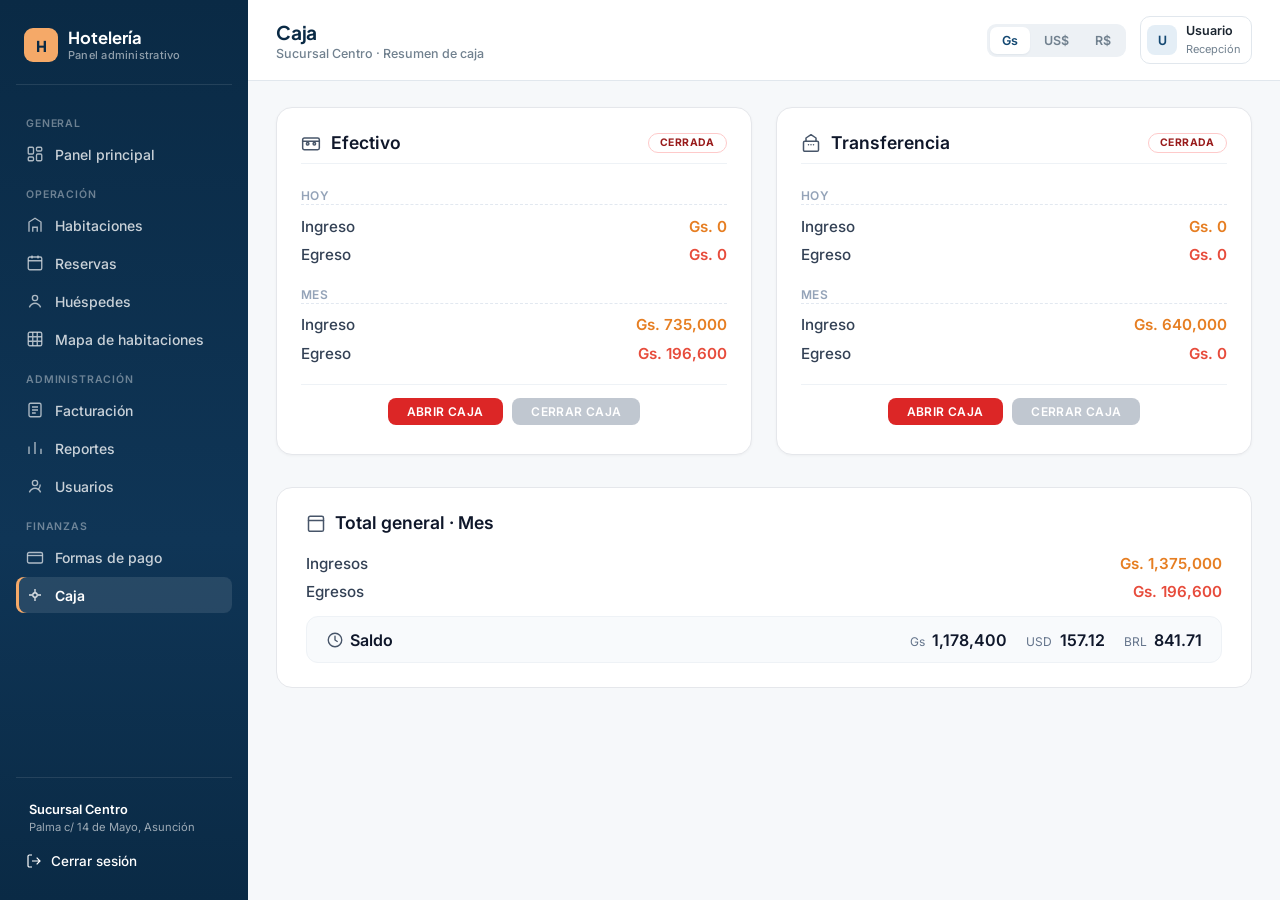
==== caja.html @ 46374958 "ffyhh" ====
<!DOCTYPE html>
<html lang="es">
<head>
  <meta charset="UTF-8">
  <meta name="viewport" content="width=device-width, initial-scale=1.0">
  <title>Hotelería — Caja</title>
  <link rel="stylesheet" href="assets/styles.css">
  <style>
    .caja-layout {
      display: flex;
      gap: 1.5rem;
      flex-wrap: wrap;
      margin-bottom: 2rem;
    }
    .caja-card {
      flex: 1 1 280px;
      background: #fff;
      border-radius: 16px;
      padding: 1.5rem 1.5rem 1.8rem;
      border: 1px solid #e5e7eb;
      box-shadow: 0 1px 3px rgba(0,0,0,0.04);
      transition: box-shadow 0.2s;
    }
    .caja-card:hover {
      box-shadow: 0 4px 12px rgba(0,0,0,0.04);
    }
    .caja-card .card-title {
      display: flex;
      align-items: center;
      justify-content: space-between;
      font-size: 1.1rem;
      font-weight: 600;
      color: #0f172a;
      margin-bottom: 1.2rem;
      padding-bottom: 0.6rem;
      border-bottom: 1px solid #eef2f6;
    }
    .caja-card .card-title .left {
      display: flex;
      align-items: center;
      gap: 0.6rem;
    }
    .caja-card .card-title .left svg {
      width: 20px;
      height: 20px;
      stroke: #475569;
      stroke-width: 1.8;
      fill: none;
      flex-shrink: 0;
    }

    /* ===== ESTADOS SIN FONDO, SOLO TEXTO Y BORDE ===== */
    .caja-card .estado {
      font-size: 0.65rem;
      font-weight: 700;
      text-transform: uppercase;
      letter-spacing: 0.04em;
      padding: 0.15rem 0.7rem;
      border-radius: 20px;
      border: 1px solid transparent;
    }
    .caja-card .estado.cerrada {
      color: #991b1b;
      border-color: #fecaca;
      background: transparent;
    }
    .caja-card .estado.abierta {
      color: #166534;
      border-color: #bbf7d0;
      background: transparent;
    }

    .period-label {
      display: flex;
      justify-content: space-between;
      font-size: 0.75rem;
      font-weight: 600;
      text-transform: uppercase;
      color: #94a3b8;
      letter-spacing: 0.04em;
      padding: 0.3rem 0 0.1rem;
      border-bottom: 1px dashed #e2e8f0;
      margin-bottom: 0.4rem;
    }
    .period-label + .period-label {
      margin-top: 0.8rem;
    }
    .row-item {
      display: flex;
      justify-content: space-between;
      padding: 0.3rem 0;
      font-size: 0.95rem;
    }
    .row-item .label {
      color: #334155;
      font-weight: 500;
    }
    .row-item .value {
      font-weight: 600;
    }
    .row-item .value.ingreso {
      color: #E67E22;
    }
    .row-item .value.egreso {
      color: #E74C3C;
    }

    /* ===== BOTONES MÁS COMPACTOS ===== */
    .caja-actions {
      display: flex;
      gap: 0.6rem;
      margin-top: 1rem;
      padding-top: 0.8rem;
      border-top: 1px solid #eef2f6;
      justify-content: center;
    }
    .caja-actions button {
      padding: 0.4rem 1.2rem;
      border-radius: 8px;
      border: none;
      font-weight: 600;
      font-size: 0.75rem;
      cursor: pointer;
      transition: background 0.15s;
      text-transform: uppercase;
      letter-spacing: 0.03em;
      min-width: 100px;
      flex: 0 1 auto;
    }
    .btn-abrir {
      background: #dc2626;
      color: #fff;
    }
    .btn-abrir:hover:not(:disabled) {
      background: #b91c1c;
    }
    .btn-abrir:disabled {
      opacity: 0.4;
      cursor: not-allowed;
    }
    .btn-cerrar {
      background: #64748b;
      color: #fff;
    }
    .btn-cerrar:hover:not(:disabled) {
      background: #475569;
    }
    .btn-cerrar:disabled {
      opacity: 0.4;
      cursor: not-allowed;
    }

    .total-box {
      background: #fff;
      border-radius: 16px;
      padding: 1.5rem 1.8rem;
      border: 1px solid #e5e7eb;
      margin-top: 0.5rem;
    }
    .total-box .total-title {
      font-size: 1.1rem;
      font-weight: 600;
      color: #0f172a;
      display: flex;
      align-items: center;
      gap: 0.6rem;
      margin-bottom: 1rem;
    }
    .total-box .total-title svg {
      width: 20px;
      height: 20px;
      stroke: #475569;
      stroke-width: 1.8;
      fill: none;
    }
    .total-row {
      display: flex;
      justify-content: space-between;
      padding: 0.3rem 0;
      font-size: 0.95rem;
    }
    .total-row .label {
      color: #334155;
      font-weight: 500;
    }
    .total-row .value {
      font-weight: 600;
    }
    .total-row .value.ingreso {
      color: #E67E22;
    }
    .total-row .value.egreso {
      color: #E74C3C;
    }

    .saldo-multimoneda {
      display: flex;
      justify-content: space-between;
      align-items: center;
      background: #f8fafc;
      padding: 0.8rem 1.2rem;
      border-radius: 12px;
      margin-top: 0.6rem;
      border: 1px solid #eef2f6;
      flex-wrap: wrap;
      gap: 0.5rem;
    }
    .saldo-multimoneda .saldo-label {
      font-weight: 600;
      color: #0f172a;
      display: flex;
      align-items: center;
      gap: 0.4rem;
    }
    .saldo-multimoneda .saldo-label svg {
      width: 18px;
      height: 18px;
      stroke: #475569;
      stroke-width: 1.8;
      fill: none;
    }
    .saldo-multimoneda .monedas {
      display: flex;
      gap: 1.2rem;
      flex-wrap: wrap;
    }
    .saldo-multimoneda .monedas span {
      font-weight: 600;
      color: #0f172a;
    }
    .saldo-multimoneda .monedas .moneda {
      font-weight: 400;
      color: #64748b;
      font-size: 0.75rem;
      margin-right: 0.2rem;
    }

    @media (max-width: 640px) {
      .caja-card {
        flex: 1 1 100%;
      }
      .saldo-multimoneda {
        flex-direction: column;
        align-items: stretch;
        gap: 0.4rem;
      }
      .saldo-multimoneda .monedas {
        justify-content: space-between;
      }
      .caja-actions button {
        min-width: 80px;
        padding: 0.3rem 0.8rem;
        font-size: 0.7rem;
      }
    }

    /* ===== SIDEBAR CON SCROLL ===== */
    .sidebar {
      overflow-y: auto;
      max-height: 100vh;
      scrollbar-width: thin;
    }
    .sidebar::-webkit-scrollbar {
      width: 4px;
    }
    .sidebar::-webkit-scrollbar-thumb {
      background: #cbd5e1;
      border-radius: 4px;
    }
    .sidebar::-webkit-scrollbar-track {
      background: transparent;
    }

    /* ===== SUCURSAL EN SIDEBAR (dinámico) ===== */
    .sidebar-footer {
      background: transparent;
    }
    .sucursal-info {
      padding: 0.5rem 0.8rem;
      font-size: 0.8rem;
      color: #ffffff;
      line-height: 1.5;
    }
    .sucursal-info .nombre {
      font-weight: 600;
      color: #ffffff;
      display: block;
    }
    .sucursal-info .direccion {
      font-size: 0.7rem;
      color: rgba(255, 255, 255, 0.6);
      display: block;
    }
    .logout-link {
      color: #ffffff !important;
    }
    .logout-link:hover {
      color: rgba(255, 255, 255, 0.7) !important;
    }

    /* ===== MODAL DE CIERRE DE SESIÓN ===== */
    .modal-confirm {
      max-width: 400px;
      width: 90%;
    }
    .modal-confirm .modal-body p {
      font-size: 1rem;
      color: #1e293b;
      margin: 0.5rem 0 1.2rem;
      line-height: 1.6;
    }
    .modal-confirm .modal-foot {
      display: flex;
      gap: 0.8rem;
      justify-content: center;
      padding-top: 0.5rem;
    }
    .modal-confirm .btn-cancel {
      background: #e2e8f0;
      color: #1e293b;
      border: none;
      padding: 0.5rem 1.5rem;
      border-radius: 8px;
      font-weight: 600;
      font-size: 0.9rem;
      cursor: pointer;
      transition: background 0.2s;
      min-width: 100px;
    }
    .modal-confirm .btn-cancel:hover {
      background: #cbd5e1;
    }
    .modal-confirm .btn-danger {
      background: #dc2626;
      color: #fff;
      border: none;
      padding: 0.5rem 1.5rem;
      border-radius: 8px;
      font-weight: 600;
      font-size: 0.9rem;
      cursor: pointer;
      transition: background 0.2s;
      min-width: 100px;
    }
    .modal-confirm .btn-danger:hover {
      background: #b91c1c;
    }
  </style>
</head>
<body>
<div class="mobile-topbar">
  <div class="brandmark"><div class="mark">H</div><span class="brandname">Hotelería</span></div>
  <button class="hamburger-btn" onclick="toggleSidebar()" aria-label="Abrir menú">
    <svg viewBox="0 0 24 24" fill="none" stroke="currentColor" stroke-width="2"><path d="M4 6h16M4 12h16M4 18h16"/></svg>
  </button>
</div>
<div class="sidebar-overlay" onclick="closeSidebar()"></div>
<div class="app-shell">

  <!-- ===== SIDEBAR ACTUALIZADA ===== -->
  <aside class="sidebar">
    <div class="sidebar-brand">
      <div class="mark">H</div>
      <div class="name">Hotelería<span>Panel administrativo</span></div>
    </div>

    <div class="nav-group-label">General</div>
    <a class="nav-link" href="dashboard.html">
      <svg viewBox="0 0 24 24" fill="none" stroke="currentColor" stroke-width="1.8"><rect x="3" y="3" width="7" height="9" rx="1.5"/><rect x="14" y="3" width="7" height="5" rx="1.5"/><rect x="14" y="12" width="7" height="9" rx="1.5"/><rect x="3" y="16" width="7" height="5" rx="1.5"/></svg>
      Panel principal
    </a>

    <div class="nav-group-label">Operación</div>
    <a class="nav-link" href="habitaciones.html">
      <svg viewBox="0 0 24 24" fill="none" stroke="currentColor" stroke-width="1.8"><path d="M4 21V8l8-5 8 5v13"/><path d="M9 21v-6h6v6"/></svg>
      Habitaciones
    </a>
    <a class="nav-link" href="reservas.html">
      <svg viewBox="0 0 24 24" fill="none" stroke="currentColor" stroke-width="1.8"><rect x="3" y="4" width="18" height="17" rx="2"/><path d="M3 9h18M8 2v4M16 2v4"/></svg>
      Reservas
    </a>
    <a class="nav-link" href="huespedes.html">
      <svg viewBox="0 0 24 24" fill="none" stroke="currentColor" stroke-width="1.8"><circle cx="12" cy="8" r="3.5"/><path d="M4.5 20.5c1.6-3.6 4.4-5.5 7.5-5.5s5.9 1.9 7.5 5.5"/></svg>
      Huéspedes
    </a>
    <!-- ===== NUEVO ENLACE AL MAPA DE HABITACIONES ===== -->
    <a class="nav-link" href="mapa.html">
      <svg viewBox="0 0 24 24" fill="none" stroke="currentColor" stroke-width="1.8"><rect x="3" y="3" width="18" height="18" rx="2"/><path d="M3 9h18M3 15h18M9 3v18M15 3v18"/></svg>
      Mapa de habitaciones
    </a>

    <div class="nav-group-label">Administración</div>
    <a class="nav-link" href="facturacion.html">
      <svg viewBox="0 0 24 24" fill="none" stroke="currentColor" stroke-width="1.8"><rect x="4" y="3" width="16" height="18" rx="2"/><path d="M8 8h8M8 12h8M8 16h5"/></svg>
      Facturación
    </a>
    <a class="nav-link" href="reportes.html">
      <svg viewBox="0 0 24 24" fill="none" stroke="currentColor" stroke-width="1.8"><path d="M4 20V10M12 20V4M20 20v-7"/></svg>
      Reportes
    </a>
    <a class="nav-link" href="usuarios.html">
      <svg viewBox="0 0 24 24" fill="none" stroke="currentColor" stroke-width="1.8"><circle cx="12" cy="8" r="3.5"/><path d="M4.5 20.5c1.6-3.6 4.4-5.5 7.5-5.5s5.9 1.9 7.5 5.5"/><path d="M16.5 16.5c1.6-1.6 2.5-3.8 2.5-6.5"/></svg>
      Usuarios
    </a>

    <div class="nav-group-label">Finanzas</div>
    <a class="nav-link" href="formas.html">
      <svg viewBox="0 0 24 24" fill="none" stroke="currentColor" stroke-width="1.8">
        <rect x="2" y="6" width="20" height="14" rx="2"/><path d="M2 10h20"/>
      </svg>
      Formas de pago
    </a>
    <a class="nav-link active" href="caja.html">
      <svg viewBox="0 0 24 24" fill="none" stroke="currentColor" stroke-width="1.8">
        <circle cx="12" cy="12" r="3"/><path d="M20 12h-4M8 12H4"/><path d="M12 8V4M12 20v-4"/>
      </svg>
      Caja
    </a>

    <div class="sidebar-footer">
      <div class="sucursal-info" id="sucursalSidebar">
        <span class="nombre" id="sucursalNombre">Sucursal Centro</span>
        <span class="direccion" id="sucursalDireccion">Palma c/ 14 de Mayo, Asunción</span>
      </div>
      <a class="logout-link" href="#" onclick="abrirModalCierre(); return false;">
        <svg viewBox="0 0 24 24" fill="none" stroke="currentColor" stroke-width="1.8"><path d="M9 21H5a2 2 0 01-2-2V5a2 2 0 012-2h4M16 17l5-5-5-5M21 12H9"/></svg>
        Cerrar sesión
      </a>
    </div>
  </aside>

  <!-- ===== MAIN ===== -->
  <div class="main">
    <div class="topbar">
      <div>
        <h1>Caja</h1>
        <div class="subtitle" id="subCaja"></div>
      </div>
      <div class="topbar-right">
        <div class="currency-toggle">
          <button data-currency="PYG">Gs</button>
          <button data-currency="USD">US$</button>
          <button data-currency="BRL">R$</button>
        </div>
        <div class="user-chip">
          <div class="avatar" data-user-avatar></div>
          <div class="info"><b data-user-name></b><small data-user-role></small></div>
        </div>
      </div>
    </div>

    <div class="content">
      <div class="caja-layout" id="cajaCards">
        <!-- se llena con JS -->
      </div>
      <div class="total-box" id="totalBox">
        <!-- se llena con JS -->
      </div>
    </div>
  </div>
</div>

<!-- ===== MODAL DE CIERRE DE SESIÓN ===== -->
<div class="modal-overlay" id="modalCierreSesion">
  <div class="modal modal-confirm">
    <div class="modal-head">
      <h3>Confirmar cierre</h3>
      <button class="modal-close" onclick="cerrarModalCierre()">✕</button>
    </div>
    <div class="modal-body">
      <p>¿Está seguro de que desea cerrar sesión? Se perderán los cambios no guardados.</p>
    </div>
    <div class="modal-foot">
      <button class="btn-cancel" onclick="cerrarModalCierre()">Cancelar</button>
      <button class="btn-danger" id="btnConfirmarCierre">Cerrar sesión</button>
    </div>
  </div>
</div>

<!-- ===== MODAL GENÉRICO ===== -->
<div class="modal-overlay" id="modalGenerico">
  <div class="modal">
    <div class="modal-head">
      <h3>Mensaje</h3>
      <button class="modal-close" onclick="cerrarModal()">✕</button>
    </div>
    <div class="modal-body" id="modalMensaje">
      <p>Mensaje</p>
    </div>
    <div class="modal-foot">
      <button class="btn btn-primary" onclick="cerrarModal()">Aceptar</button>
    </div>
  </div>
</div>

<script src="assets/app.js"></script>
<script>
  (function() {
    // ---- Obtener sucursal activa ----
    const suc = getSucursalActual();

    // ---- Datos de caja diferentes según sucursal ----
    function getCajaData(sucId) {
      if (sucId === 'centro') {
        return {
          efectivo: {
            hoy: { ingreso: 0, egreso: 0 },
            mes: { ingreso: 735000, egreso: 196600 },
            abierta: false
          },
          transferencia: {
            hoy: { ingreso: 0, egreso: 0 },
            mes: { ingreso: 640000, egreso: 0 },
            abierta: false
          }
        };
      } else { // 'este'
        return {
          efectivo: {
            hoy: { ingreso: 150000, egreso: 50000 },
            mes: { ingreso: 520000, egreso: 120000 },
            abierta: false
          },
          transferencia: {
            hoy: { ingreso: 80000, egreso: 0 },
            mes: { ingreso: 410000, egreso: 0 },
            abierta: false
          }
        };
      }
    }

    let data = getCajaData(suc.id);
    const TIPO_CAMBIO = { USD: 7500, BRL: 1400 };

    // ---- Actualizar sidebar dinámicamente ----
    const direcciones = {
      centro: 'Palma c/ 14 de Mayo, Asunción',
      este: 'Av. Monseñor Rodríguez, Ciudad del Este'
    };
    document.getElementById('sucursalNombre').textContent = suc.corto || 'Sucursal';
    document.getElementById('sucursalDireccion').textContent = direcciones[suc.id] || '';

    // ---- Subtítulo ----
    document.getElementById('subCaja').textContent = suc.corto + ' · Resumen de caja';

    // ---- Íconos SVG ----
    const iconEfectivo = `<svg viewBox="0 0 24 24" fill="none" stroke="currentColor" stroke-width="1.8" stroke-linecap="round" stroke-linejoin="round"><rect x="2" y="6" width="20" height="14" rx="2"/><path d="M2 10h20"/><circle cx="8" cy="13" r="1.5"/><circle cx="16" cy="13" r="1.5"/></svg>`;
    const iconTransferencia = `<svg viewBox="0 0 24 24" fill="none" stroke="currentColor" stroke-width="1.8" stroke-linecap="round" stroke-linejoin="round"><rect x="3" y="10" width="18" height="12" rx="1.5"/><path d="M6 10V6l6-4 6 4v4"/><path d="M9 14h.01M12 14h.01M15 14h.01"/></svg>`;

    // ---- Renderizar tarjetas ----
    function renderCards() {
      const container = document.getElementById('cajaCards');
      container.innerHTML = '';

      function crearCard(titulo, iconoSVG, datos, key) {
        const card = document.createElement('div');
        card.className = 'caja-card';
        const estadoClase = datos.abierta ? 'abierta' : 'cerrada';
        const estadoTexto = datos.abierta ? 'Abierta' : 'Cerrada';
        card.innerHTML = `
          <div class="card-title">
            <div class="left">${iconoSVG} ${titulo}</div>
            <span class="estado ${estadoClase}">${estadoTexto}</span>
          </div>
          <div class="period-label"><span>Hoy</span> <span></span></div>
          <div class="row-item"><span class="label">Ingreso</span><span class="value ingreso">Gs. ${datos.hoy.ingreso.toLocaleString()}</span></div>
          <div class="row-item"><span class="label">Egreso</span><span class="value egreso">Gs. ${datos.hoy.egreso.toLocaleString()}</span></div>
          <div class="period-label" style="margin-top:0.8rem;"><span>Mes</span> <span></span></div>
          <div class="row-item"><span class="label">Ingreso</span><span class="value ingreso">Gs. ${datos.mes.ingreso.toLocaleString()}</span></div>
          <div class="row-item"><span class="label">Egreso</span><span class="value egreso">Gs. ${datos.mes.egreso.toLocaleString()}</span></div>
          <div class="caja-actions">
            <button class="btn-abrir" data-key="${key}" ${datos.abierta ? 'disabled' : ''}>Abrir caja</button>
            <button class="btn-cerrar" data-key="${key}" ${!datos.abierta ? 'disabled' : ''}>Cerrar caja</button>
          </div>
        `;
        container.appendChild(card);

        card.querySelector('.btn-abrir').addEventListener('click', function() {
          const k = this.dataset.key;
          data[k].abierta = true;
          renderCards();
          mostrarMensaje(`Caja de ${titulo} abierta correctamente.`);
        });

        card.querySelector('.btn-cerrar').addEventListener('click', function() {
          const k = this.dataset.key;
          data[k].abierta = false;
          renderCards();
          mostrarMensaje(`Caja de ${titulo} cerrada.`);
        });
      }

      crearCard('Efectivo', iconEfectivo, data.efectivo, 'efectivo');
      crearCard('Transferencia', iconTransferencia, data.transferencia, 'transferencia');
    }

    // ---- Renderizar total ----
    function renderTotal() {
      const box = document.getElementById('totalBox');
      const totalIngresos = data.efectivo.mes.ingreso + data.transferencia.mes.ingreso;
      const totalEgresos = data.efectivo.mes.egreso + data.transferencia.mes.egreso;
      const saldoGs = totalIngresos - totalEgresos;
      const saldoUsd = saldoGs / TIPO_CAMBIO.USD;
      const saldoBrl = saldoGs / TIPO_CAMBIO.BRL;

      box.innerHTML = `
        <div class="total-title">
          <svg viewBox="0 0 24 24" fill="none" stroke="currentColor" stroke-width="1.8" stroke-linecap="round" stroke-linejoin="round"><rect x="3" y="4" width="18" height="18" rx="2"/><path d="M3 9h18"/></svg>
          Total general · Mes
        </div>
        <div class="total-row"><span class="label">Ingresos</span><span class="value ingreso">Gs. ${totalIngresos.toLocaleString()}</span></div>
        <div class="total-row"><span class="label">Egresos</span><span class="value egreso">Gs. ${totalEgresos.toLocaleString()}</span></div>
        <div class="saldo-multimoneda">
          <span class="saldo-label">
            <svg viewBox="0 0 24 24" fill="none" stroke="currentColor" stroke-width="1.8" stroke-linecap="round" stroke-linejoin="round"><circle cx="12" cy="12" r="9"/><path d="M12 7v5l3 2"/></svg>
            Saldo
          </span>
          <div class="monedas">
            <span><span class="moneda">Gs</span> ${saldoGs.toLocaleString()}</span>
            <span><span class="moneda">USD</span> ${saldoUsd.toFixed(2)}</span>
            <span><span class="moneda">BRL</span> ${saldoBrl.toFixed(2)}</span>
          </div>
        </div>
      `;
    }

    // ---- Mostrar mensaje ----
    function mostrarMensaje(msg) {
      document.getElementById('modalMensaje').querySelector('p').textContent = msg;
      document.getElementById('modalGenerico').classList.add('open');
    }
    window.cerrarModal = function() {
      document.getElementById('modalGenerico').classList.remove('open');
    };

    // ---- Inicializar ----
    renderCards();
    renderTotal();

    window.addEventListener('currencychange', function() {
      renderTotal();
    });

    // ---- Cargar usuario en topbar ----
    const auth = JSON.parse(localStorage.getItem('hoteleria_auth') || '{}');
    if (auth.nombre) {
      document.querySelector('[data-user-name]').textContent = auth.nombre;
      document.querySelector('[data-user-role]').textContent = auth.rol || 'Recepción';
      const avatar = document.querySelector('[data-user-avatar]');
      if (avatar) {
        avatar.textContent = auth.nombre.split(' ').map(w => w[0]).slice(0,2).join('');
      }
    }

    // ============================================================
    //   MODAL DE CIERRE DE SESIÓN
    // ============================================================

    const modalCierre = document.getElementById('modalCierreSesion');
    const btnConfirmar = document.getElementById('btnConfirmarCierre');

    window.abrirModalCierre = function() {
      modalCierre.classList.add('open');
    };

    window.cerrarModalCierre = function() {
      modalCierre.classList.remove('open');
    };

    btnConfirmar.addEventListener('click', function() {
      if (typeof logout === 'function') {
        logout();
      } else {
        localStorage.removeItem('hoteleria_auth');
        localStorage.removeItem('hoteleria_sucursal');
        window.location.href = 'index.html';
      }
      modalCierre.classList.remove('open');
    });

    modalCierre.addEventListener('click', function(e) {
      if (e.target === modalCierre) {
        modalCierre.classList.remove('open');
      }
    });

  })();
</script>
</body>
</html>
---- assets/styles.css ----
/* ==========================================================================
   Hotelería — Sistema de diseño
   Paleta: azul profundo + blanco + naranja claro (uso mínimo, solo acentos)
   ========================================================================== */

@import url('https://fonts.googleapis.com/css2?family=Plus+Jakarta+Sans:wght@500;600;700;800&family=Inter:wght@400;500;600;700&display=swap');

:root{
  /* Azules */
  --blue-950:#0A2A45;
  --blue-900:#0F3556;
  --blue-800:#134872;
  --blue-700:#1B5D8F;
  --blue-600:#2472AD;
  --blue-500:#3B8AC4;
  --blue-100:#E4EEF6;
  --blue-50:#F1F6FA;

  /* Naranja claro (solo acento, uso puntual) */
  --orange-500:#F0904A;
  --orange-400:#F5A968;
  --orange-300:#F9C696;
  --orange-100:#FDEDDD;

  /* Neutros */
  --white:#FFFFFF;
  --gray-50:#F6F8FA;
  --gray-100:#EDF1F5;
  --gray-200:#E1E7ED;
  --gray-300:#C7D1DA;
  --gray-500:#71818F;
  --gray-700:#3E4C58;
  --gray-900:#1B2530;

  /* Semánticos (derivados de la paleta, sin colores extra) */
  --success:#2E8B6F;
  --success-bg:#E7F4EF;
  --danger:#C24C4C;
  --danger-bg:#FBEAEA;

  --font-display:'Plus Jakarta Sans', 'Inter', sans-serif;
  --font-body:'Inter', sans-serif;

  --radius-sm:6px;
  --radius-md:10px;
  --radius-lg:16px;

  --shadow-sm:0 1px 2px rgba(15,53,86,.06);
  --shadow-md:0 4px 16px rgba(15,53,86,.08);
  --shadow-lg:0 12px 32px rgba(15,53,86,.14);
}

*,*::before,*::after{box-sizing:border-box;}
html,body{height:100%;}
body{
  margin:0;
  font-family:var(--font-body);
  background:var(--gray-50);
  color:var(--gray-900);
  -webkit-font-smoothing:antialiased;
}
h1,h2,h3,h4{
  font-family:var(--font-display);
  margin:0;
  color:var(--blue-950);
  letter-spacing:-.01em;
}
a{color:inherit; text-decoration:none;}
button{font-family:inherit;}
ul{list-style:none; margin:0; padding:0;}
img{max-width:100%; display:block;}

::selection{background:var(--orange-300); color:var(--blue-950);}

:focus-visible{
  outline:2px solid var(--blue-600);
  outline-offset:2px;
  border-radius:4px;
}

/* Scrollbar discreto */
::-webkit-scrollbar{width:8px; height:8px;}
::-webkit-scrollbar-thumb{background:var(--gray-300); border-radius:8px;}
::-webkit-scrollbar-track{background:transparent;}

/* ==========================================================================
   Layout de la app (sidebar + contenido)
   ========================================================================== */
.app-shell{
  display:grid;
  grid-template-columns:248px 1fr;
  min-height:100vh;
}

.sidebar{
  background:linear-gradient(180deg, var(--blue-950), var(--blue-900) 60%, var(--blue-950));
  color:var(--white);
  display:flex;
  flex-direction:column;
  padding:22px 16px;
  position:sticky;
  top:0;
  height:100vh;
}
.sidebar-brand{
  display:flex;
  align-items:center;
  gap:10px;
  padding:6px 8px 22px;
  border-bottom:1px solid rgba(255,255,255,.1);
  margin-bottom:18px;
}
.sidebar-brand .mark{
  width:34px; height:34px;
  border-radius:9px;
  background:var(--orange-400);
  display:flex; align-items:center; justify-content:center;
  color:var(--blue-950);
  font-family:var(--font-display);
  font-weight:800;
  font-size:15px;
  flex-shrink:0;
}
.sidebar-brand .name{
  font-family:var(--font-display);
  font-weight:700;
  font-size:16.5px;
  color:var(--white);
  line-height:1.1;
}
.sidebar-brand .name span{
  display:block;
  font-family:var(--font-body);
  font-weight:500;
  font-size:11px;
  color:rgba(255,255,255,.55);
  margin-top:2px;
  letter-spacing:.02em;
}

.nav-group-label{
  font-size:10.5px;
  text-transform:uppercase;
  letter-spacing:.08em;
  color:rgba(255,255,255,.4);
  padding:14px 10px 6px;
  font-weight:600;
}
.nav-link{
  display:flex;
  align-items:center;
  gap:11px;
  padding:9px 10px;
  border-radius:8px;
  font-size:14px;
  font-weight:500;
  color:rgba(255,255,255,.78);
  margin-bottom:2px;
  transition:background .15s ease, color .15s ease;
}
.nav-link svg{width:18px; height:18px; flex-shrink:0; opacity:.85;}
.nav-link:hover{background:rgba(255,255,255,.06); color:var(--white);}
.nav-link.active{
  background:rgba(255,255,255,.1);
  color:var(--white);
  font-weight:600;
  box-shadow:inset 3px 0 0 var(--orange-400);
}

.sidebar-footer{
  margin-top:auto;
  padding-top:14px;
  border-top:1px solid rgba(255,255,255,.1);
}
.sucursal-pill{
  display:flex;
  align-items:center;
  gap:9px;
  padding:10px 10px;
  border-radius:10px;
  background:rgba(255,255,255,.06);
  margin-bottom:10px;
}
.sucursal-pill .dot{width:8px;height:8px;border-radius:50%;background:var(--orange-400);flex-shrink:0;}
.sucursal-pill .txt{font-size:12.5px; line-height:1.3;}
.sucursal-pill .txt b{display:block; font-size:13px; color:var(--white); font-weight:600;}
.sucursal-pill .txt small{color:rgba(255,255,255,.5);}

.logout-link{
  display:flex; align-items:center; gap:9px;
  padding:9px 10px; border-radius:8px;
  color:rgba(255,255,255,.6);
  font-size:13.5px; font-weight:500;
}
.logout-link:hover{color:var(--white); background:rgba(255,255,255,.06);}
.logout-link svg{width:16px;height:16px;}

/* ==========================================================================
   Contenido principal
   ========================================================================== */
.main{
  min-width:0;
  display:flex;
  flex-direction:column;
}
.topbar{
  display:flex;
  align-items:center;
  justify-content:space-between;
  padding:16px 28px;
  background:var(--white);
  border-bottom:1px solid var(--gray-200);
  position:sticky;
  top:0;
  z-index:10;
}
.topbar h1{font-size:19px;}
.topbar .subtitle{font-size:12.5px; color:var(--gray-500); margin-top:2px; font-weight:500;}
.topbar-right{display:flex; align-items:center; gap:14px;}

.currency-toggle{
  display:flex;
  background:var(--gray-100);
  border-radius:9px;
  padding:3px;
  gap:2px;
}
.currency-toggle button{
  border:none; background:transparent;
  padding:6px 12px;
  border-radius:7px;
  font-size:12.5px;
  font-weight:600;
  color:var(--gray-500);
  cursor:pointer;
  transition:all .15s ease;
}
.currency-toggle button.active{
  background:var(--white);
  color:var(--blue-800);
  box-shadow:var(--shadow-sm);
}

.user-chip{
  display:flex; align-items:center; gap:9px;
  padding:6px 10px 6px 6px;
  border-radius:10px;
  border:1px solid var(--gray-200);
  cursor:default;
}
.user-chip .avatar{
  width:30px;height:30px;border-radius:8px;
  background:var(--blue-100);
  color:var(--blue-800);
  display:flex; align-items:center; justify-content:center;
  font-family:var(--font-display); font-weight:700; font-size:12.5px;
}
.user-chip .info{line-height:1.2;}
.user-chip .info b{display:block; font-size:12.5px; font-weight:600;}
.user-chip .info small{color:var(--gray-500); font-size:11px;}

.content{
  padding:26px 28px 60px;
  flex:1;
}

/* ==========================================================================
   Componentes generales
   ========================================================================== */
.card{
  background:var(--white);
  border:1px solid var(--gray-200);
  border-radius:var(--radius-lg);
  box-shadow:var(--shadow-sm);
}
.card-header{
  display:flex; align-items:center; justify-content:space-between;
  padding:18px 20px;
  border-bottom:1px solid var(--gray-100);
}
.card-header h3{font-size:15px;}
.card-header .hint{font-size:12px; color:var(--gray-500); margin-top:3px; font-weight:500;}
.card-body{padding:20px;}

.grid{display:grid; gap:18px;}
.grid-4{grid-template-columns:repeat(4,1fr);}
.grid-3{grid-template-columns:repeat(3,1fr);}
.grid-2{grid-template-columns:2fr 1fr;}

.stat-card{
  background:var(--white);
  border:1px solid var(--gray-200);
  border-radius:var(--radius-lg);
  padding:18px 20px;
  box-shadow:var(--shadow-sm);
}
.stat-card .stat-top{display:flex; align-items:center; justify-content:space-between; margin-bottom:12px;}
.stat-card .icon-box{
  width:36px; height:36px;
  display:flex; align-items:center; justify-content:center;
  color:var(--blue-700);
}
.stat-card .icon-box svg{width:20px;height:20px;}
.stat-card.accent .icon-box{color:var(--orange-500);}
.stat-card .delta{
  font-size:11.5px; font-weight:700;
  padding:3px 7px; border-radius:20px;
}
.delta.up{color:var(--success); background:var(--success-bg);}
.delta.down{color:var(--danger); background:var(--danger-bg);}
.stat-card .value{font-family:var(--font-display); font-size:26px; font-weight:800; color:var(--blue-950); line-height:1;}
.stat-card .label{font-size:12.5px; color:var(--gray-500); margin-top:6px; font-weight:500;}

/* Botones */
.btn{
  display:inline-flex; align-items:center; justify-content:center; gap:7px;
  border:none; cursor:pointer;
  font-weight:600; font-size:13.5px;
  padding:10px 16px;
  border-radius:9px;
  transition:transform .05s ease, box-shadow .15s ease, background .15s ease;
  white-space:nowrap;
}
.btn svg{width:16px; height:16px;}
.btn-primary{background:var(--blue-800); color:var(--white);}
.btn-primary:hover{background:var(--blue-700);}
.btn-accent{background:var(--orange-500); color:var(--white);}
.btn-accent:hover{background:#e07f38;}
.btn-outline{background:var(--white); color:var(--blue-800); border:1px solid var(--gray-300);}
.btn-outline:hover{background:var(--gray-50); border-color:var(--blue-500);}
.btn-ghost{background:transparent; color:var(--gray-700);}
.btn-ghost:hover{background:var(--gray-100);}
.btn-sm{padding:7px 12px; font-size:12.5px;}
.btn-block{width:100%;}
.btn:active{transform:translateY(1px);}
.btn:disabled{opacity:.5; cursor:not-allowed;}

/* Badges de estado */
.badge{
  display:inline-flex; align-items:center; gap:5px;
  font-size:11.5px; font-weight:700;
  padding:4px 9px; border-radius:20px;
}
.badge::before{content:''; width:6px; height:6px; border-radius:50%;}
.badge-disponible{background:var(--blue-50); color:var(--blue-700);}
.badge-disponible::before{background:var(--blue-600);}
.badge-ocupada{background:var(--orange-100); color:#B5651D;}
.badge-ocupada::before{background:var(--orange-500);}
.badge-limpieza{background:var(--gray-100); color:var(--gray-700);}
.badge-limpieza::before{background:var(--gray-500);}
.badge-mantenimiento{background:var(--danger-bg); color:var(--danger);}
.badge-mantenimiento::before{background:var(--danger);}
.badge-confirmada{background:var(--success-bg); color:var(--success);}
.badge-confirmada::before{background:var(--success);}
.badge-pendiente{background:var(--orange-100); color:#B5651D;}
.badge-pendiente::before{background:var(--orange-500);}
.badge-cancelada{background:var(--danger-bg); color:var(--danger);}
.badge-cancelada::before{background:var(--danger);}

/* Tablas */
.table-wrap{overflow-x:auto;}
table{width:100%; border-collapse:collapse; font-size:13.5px;}
thead th{
  text-align:left;
  font-size:11px;
  text-transform:uppercase;
  letter-spacing:.05em;
  color:var(--gray-500);
  font-weight:700;
  padding:10px 14px;
  border-bottom:1px solid var(--gray-200);
  white-space:nowrap;
}
tbody td{
  padding:13px 14px;
  border-bottom:1px solid var(--gray-100);
  color:var(--gray-900);
  vertical-align:middle;
}
tbody tr:last-child td{border-bottom:none;}
tbody tr:hover{background:var(--gray-50);}
.cell-strong{font-weight:600; color:var(--blue-950);}
.cell-muted{color:var(--gray-500); font-size:12.5px;}
.mono{font-variant-numeric:tabular-nums;}

/* Formularios */
.field{margin-bottom:16px;}
.field label{
  display:block; font-size:12.5px; font-weight:600;
  color:var(--gray-700); margin-bottom:6px;
}
.field .req{color:var(--orange-500);}
.field input, .field select, .field textarea{
  width:100%;
  padding:10px 12px;
  border:1px solid var(--gray-300);
  border-radius:8px;
  font-size:13.5px;
  font-family:inherit;
  background:var(--white);
  color:var(--gray-900);
  transition:border-color .15s ease, box-shadow .15s ease;
}
.field input:focus, .field select:focus, .field textarea:focus{
  outline:none;
  border-color:var(--blue-600);
  box-shadow:0 0 0 3px var(--blue-100);
}
.field-row{display:grid; grid-template-columns:1fr 1fr; gap:14px;}
.field .prefix-input{position:relative;}
.field .prefix-input span{
  position:absolute; left:12px; top:50%; transform:translateY(-50%);
  color:var(--gray-500); font-size:13px; font-weight:600;
}
.field .prefix-input input{padding-left:44px;}

/* Room grid (mapa de habitaciones) */
.room-map{
  display:grid;
  grid-template-columns:repeat(auto-fill, minmax(96px, 1fr));
  gap:10px;
}
.room-tile{
  border-radius:10px;
  padding:11px 10px;
  border:1px solid var(--gray-200);
  background:var(--white);
  cursor:default;
  transition:transform .1s ease, box-shadow .15s ease;
}
.room-tile:hover{transform:translateY(-2px); box-shadow:var(--shadow-md);}
.room-tile .num{font-family:var(--font-display); font-weight:800; font-size:16px; color:var(--blue-950);}
.room-tile .type{font-size:10.5px; color:var(--gray-500); font-weight:600; margin:2px 0 8px;}
.room-tile .state{font-size:10px; font-weight:700; padding:3px 6px; border-radius:5px; display:inline-block;}
.room-tile.disponible{border-color:var(--blue-100);}
.room-tile.disponible .state{background:var(--blue-50); color:var(--blue-700);}
.room-tile.ocupada{border-color:var(--orange-200, #F5D9B8); background:var(--orange-100)/* fallback */;}
.room-tile.ocupada{background:#FFF6EC;}
.room-tile.ocupada .state{background:var(--orange-500); color:var(--white);}
.room-tile.limpieza{background:var(--gray-50);}
.room-tile.limpieza .state{background:var(--gray-200); color:var(--gray-700);}
.room-tile.mantenimiento{background:var(--white); border-color:var(--gray-200);}
.room-tile.mantenimiento .state{background:var(--danger-bg); color:var(--danger);}

.legend{display:flex; gap:16px; flex-wrap:wrap; font-size:12px; color:var(--gray-500); font-weight:500;}
.legend .item{display:flex; align-items:center; gap:6px;}
.legend .dot{width:8px; height:8px; border-radius:50%;}

/* Search / filtros */
.toolbar{display:flex; align-items:center; justify-content:space-between; gap:14px; margin-bottom:18px; flex-wrap:wrap;}
.search-box{
  display:flex; align-items:center; gap:8px;
  background:var(--white);
  border:1px solid var(--gray-300);
  border-radius:9px;
  padding:9px 12px;
  min-width:260px;
}
.search-box svg{width:16px;height:16px; color:var(--gray-500); flex-shrink:0;}
.search-box input{border:none; outline:none; font-size:13.5px; width:100%;}
.filters{display:flex; gap:8px; flex-wrap:wrap;}
.chip-select{
  border:1px solid var(--gray-300);
  background:var(--white);
  border-radius:8px;
  padding:8px 10px;
  font-size:12.5px;
  color:var(--gray-700);
  font-weight:600;
}

/* Modal */
.modal-overlay{
  position:fixed; inset:0; background:rgba(10,42,69,.45);
  display:none; align-items:center; justify-content:center;
  z-index:100; padding:20px;
}
.modal-overlay.open{display:flex;}
.modal{
  background:var(--white);
  border-radius:var(--radius-lg);
  width:100%; max-width:560px;
  max-height:90vh; overflow-y:auto;
  box-shadow:var(--shadow-lg);
}
.modal-head{
  display:flex; align-items:center; justify-content:space-between;
  padding:18px 22px; border-bottom:1px solid var(--gray-100);
}
.modal-head h3{font-size:16px;}
.modal-close{background:var(--gray-100); border:none; width:30px; height:30px; border-radius:8px; cursor:pointer; color:var(--gray-700); font-size:16px; display:flex; align-items:center; justify-content:center;}
.modal-body{padding:22px;}
.modal-foot{padding:16px 22px; border-top:1px solid var(--gray-100); display:flex; justify-content:flex-end; gap:10px;}

/* Utilidades */
.text-right{text-align:right;}
.flex{display:flex;}
.items-center{align-items:center;}
.justify-between{justify-content:space-between;}
.gap-8{gap:8px;}
.gap-12{gap:12px;}
.mb-0{margin-bottom:0;}
.avatar-sm{width:32px;height:32px;border-radius:8px;background:var(--blue-100);color:var(--blue-800);display:flex;align-items:center;justify-content:center;font-family:var(--font-display);font-weight:700;font-size:12px;}

/* ==========================================================================
   Navegación móvil (menú hamburguesa + drawer)
   ========================================================================== */
.mobile-topbar{
  display:none;
  align-items:center;
  justify-content:space-between;
  padding:14px 18px;
  background:var(--blue-950);
  position:sticky;
  top:0;
  z-index:60;
}
.mobile-topbar .brandmark{display:flex; align-items:center; gap:9px;}
.mobile-topbar .mark{
  width:30px; height:30px; border-radius:8px;
  background:var(--orange-400);
  display:flex; align-items:center; justify-content:center;
  color:var(--blue-950); font-family:var(--font-display); font-weight:800; font-size:14px;
}
.mobile-topbar .brandname{color:var(--white); font-family:var(--font-display); font-weight:700; font-size:15px;}
.hamburger-btn{
  width:38px; height:38px;
  border-radius:9px;
  background:rgba(255,255,255,.08);
  border:none;
  display:flex; align-items:center; justify-content:center;
  color:var(--white);
  cursor:pointer;
}
.hamburger-btn svg{width:20px; height:20px;}

.sidebar-overlay{
  display:none;
  position:fixed; inset:0;
  background:rgba(10,42,69,.5);
  z-index:70;
}
.sidebar-overlay.open{display:block;}

@media (max-width: 980px){
  .app-shell{grid-template-columns:1fr;}
  .mobile-topbar{display:flex;}

  .sidebar{
    position:fixed;
    top:0; left:0;
    height:100vh;
    width:270px;
    max-width:82vw;
    z-index:80;
    transform:translateX(-100%);
    transition:transform .25s ease;
  }
  .sidebar.open{transform:translateX(0);}

  .topbar{padding:12px 16px; flex-wrap:wrap; gap:10px;}
  .content{padding:20px 16px 60px;}

  .grid-4{grid-template-columns:repeat(2,1fr);}
  .grid-3{grid-template-columns:1fr;}
  .grid-2{grid-template-columns:1fr;}
  .field-row{grid-template-columns:1fr;}
}

@media (max-width: 480px){
  .grid-4{grid-template-columns:1fr 1fr;}
}
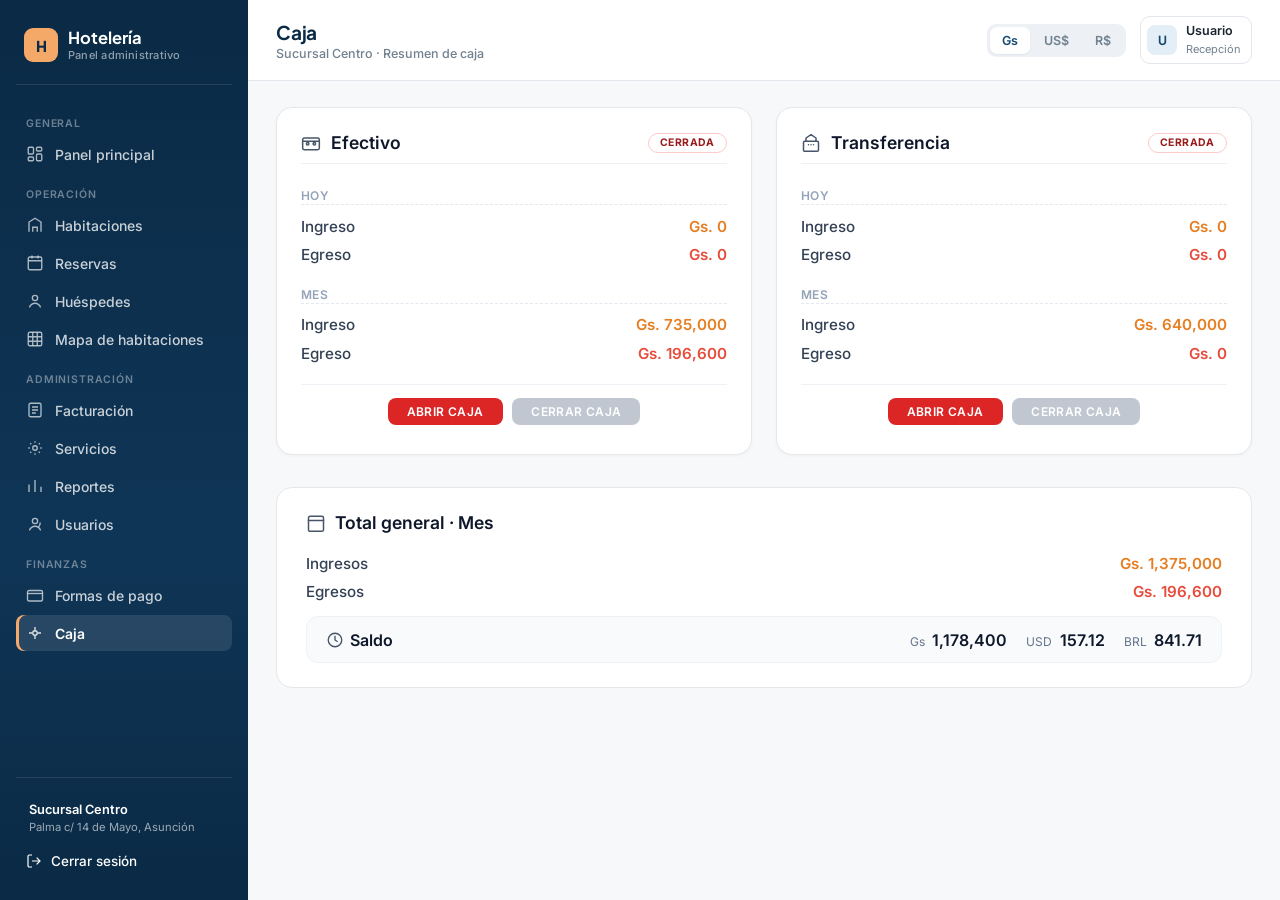
==== commit 3d8dca0f: "dfrdss" ====
--- a/caja.html
+++ b/caja.html
@@ -357,7 +357,7 @@
 <div class="sidebar-overlay" onclick="closeSidebar()"></div>
 <div class="app-shell">
 
-  <!-- ===== SIDEBAR ACTUALIZADA ===== -->
+  <!-- ===== SIDEBAR ACTUALIZADA (con enlace a Servicios) ===== -->
   <aside class="sidebar">
     <div class="sidebar-brand">
       <div class="mark">H</div>
@@ -383,7 +383,6 @@
       <svg viewBox="0 0 24 24" fill="none" stroke="currentColor" stroke-width="1.8"><circle cx="12" cy="8" r="3.5"/><path d="M4.5 20.5c1.6-3.6 4.4-5.5 7.5-5.5s5.9 1.9 7.5 5.5"/></svg>
       Huéspedes
     </a>
-    <!-- ===== NUEVO ENLACE AL MAPA DE HABITACIONES ===== -->
     <a class="nav-link" href="mapa.html">
       <svg viewBox="0 0 24 24" fill="none" stroke="currentColor" stroke-width="1.8"><rect x="3" y="3" width="18" height="18" rx="2"/><path d="M3 9h18M3 15h18M9 3v18M15 3v18"/></svg>
       Mapa de habitaciones
@@ -393,6 +392,11 @@
     <a class="nav-link" href="facturacion.html">
       <svg viewBox="0 0 24 24" fill="none" stroke="currentColor" stroke-width="1.8"><rect x="4" y="3" width="16" height="18" rx="2"/><path d="M8 8h8M8 12h8M8 16h5"/></svg>
       Facturación
+    </a>
+    <!-- ===== NUEVO ENLACE A SERVICIOS ===== -->
+    <a class="nav-link" href="servicios.html">
+      <svg viewBox="0 0 24 24" fill="none" stroke="currentColor" stroke-width="1.8"><circle cx="12" cy="12" r="3"/><path d="M19 12h2M3 12h2M12 3v2M12 19v2M5.6 5.6l1.4 1.4M17 17l1.4 1.4M17 7l1.4-1.4M5.6 18.4l1.4-1.4"/></svg>
+      Servicios
     </a>
     <a class="nav-link" href="reportes.html">
       <svg viewBox="0 0 24 24" fill="none" stroke="currentColor" stroke-width="1.8"><path d="M4 20V10M12 20V4M20 20v-7"/></svg>
